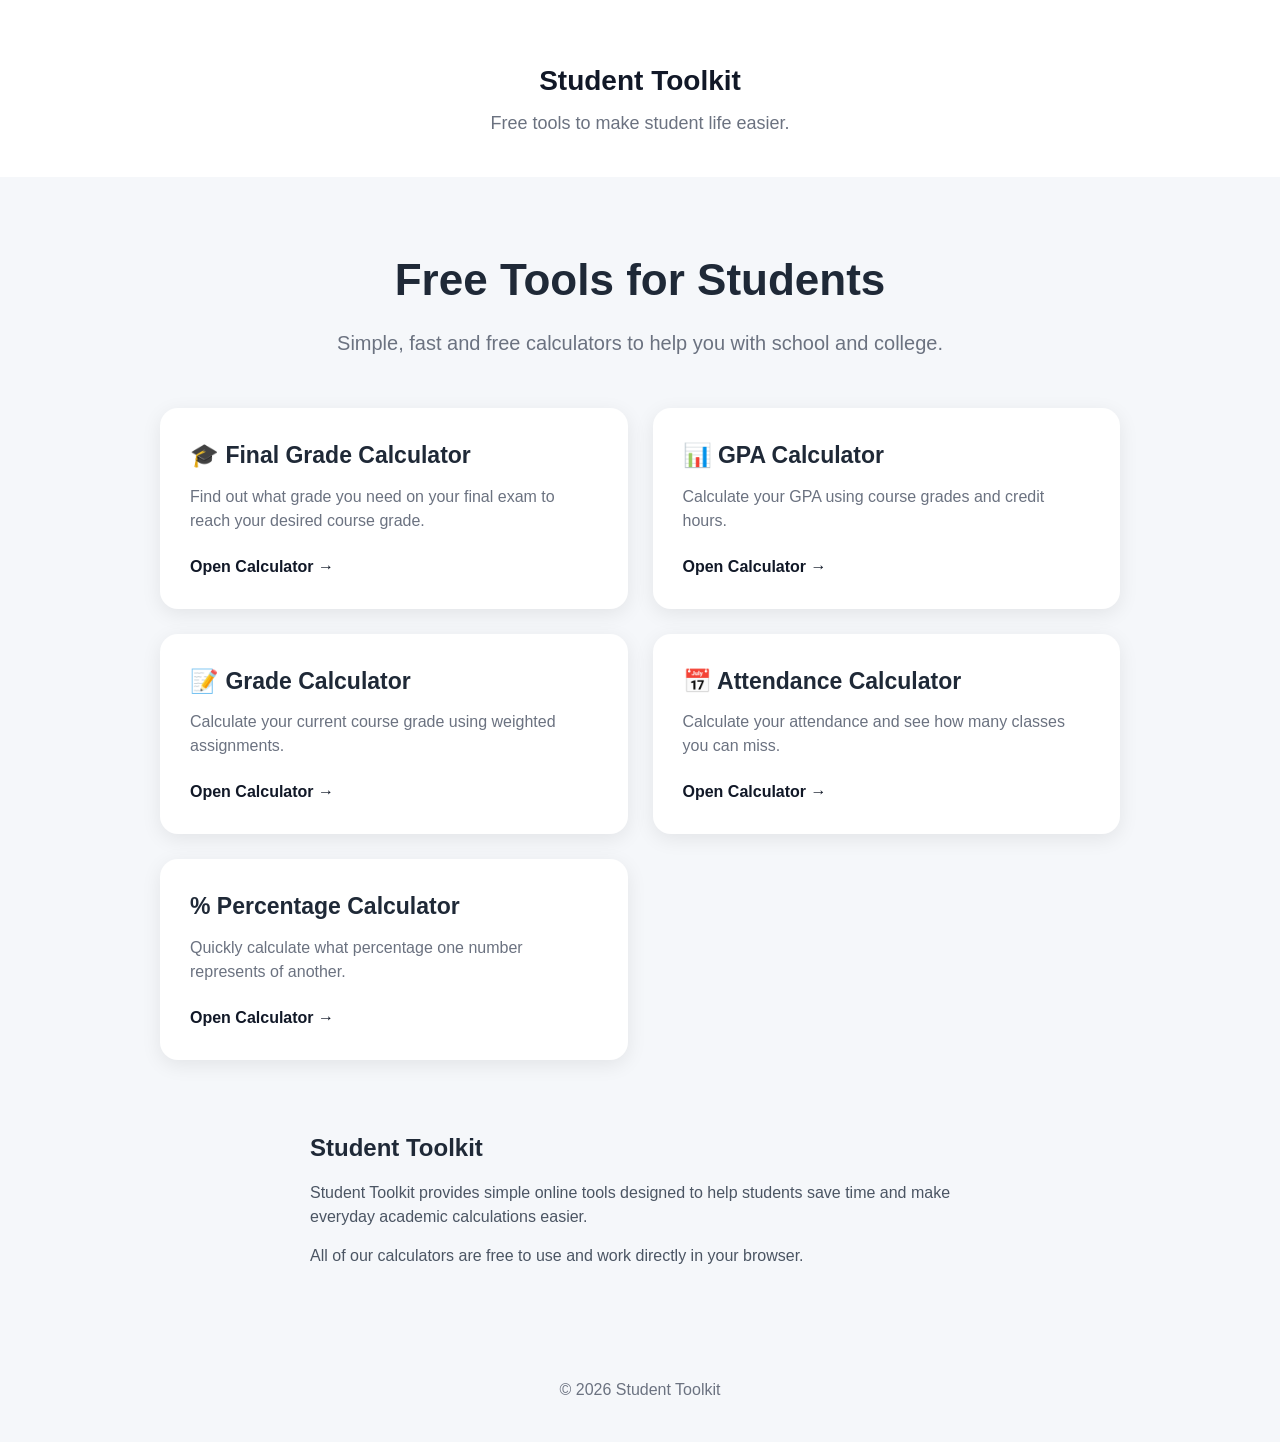
==== index.html @ 12ad1e9c "Initial website" ====
<!DOCTYPE html>
<html lang="en">

<head>

    <meta charset="UTF-8">

    <meta name="viewport" content="width=device-width, initial-scale=1.0">

    <title>Student Toolkit - Free Student Calculators</title>

    <meta name="description"
        content="Free online calculators and tools for students. Calculate grades, GPA, attendance, percentages and more.">

    <link rel="stylesheet" href="style.css">

</head>


<body>


<header>

    <div class="header-content">

        <a href="index.html" class="logo">
            Student Toolkit
        </a>

        <p>
            Free tools to make student life easier.
        </p>

    </div>

</header>



<main>


    <section class="hero">

        <h1>
            Free Tools for Students
        </h1>

        <p>
            Simple, fast and free calculators to help
            you with school and college.
        </p>

    </section>



    <section class="tools-grid">


        <div class="tool-card">

            <h2>🎓 Final Grade Calculator</h2>

            <p>
                Find out what grade you need on your final exam
                to reach your desired course grade.
            </p>

            <a href="final-grade-calculator.html">
                Open Calculator →
            </a>

        </div>



        <div class="tool-card">

            <h2>📊 GPA Calculator</h2>

            <p>
                Calculate your GPA using course grades
                and credit hours.
            </p>

            <a href="gpa-calculator.html">
                Open Calculator →
            </a>

        </div>



        <div class="tool-card">

            <h2>📝 Grade Calculator</h2>

            <p>
                Calculate your current course grade
                using weighted assignments.
            </p>

            <a href="grade-calculator.html">
                Open Calculator →
            </a>

        </div>



        <div class="tool-card">

            <h2>📅 Attendance Calculator</h2>

            <p>
                Calculate your attendance and see
                how many classes you can miss.
            </p>

            <a href="attendance-calculator.html">
                Open Calculator →
            </a>

        </div>



        <div class="tool-card">

            <h2>% Percentage Calculator</h2>

            <p>
                Quickly calculate what percentage
                one number represents of another.
            </p>

            <a href="percentage-calculator.html">
                Open Calculator →
            </a>

        </div>


    </section>



    <section class="about-section">

        <h2>Student Toolkit</h2>

        <p>
            Student Toolkit provides simple online tools designed
            to help students save time and make everyday academic
            calculations easier.
        </p>

        <p>
            All of our calculators are free to use and work directly
            in your browser.
        </p>

    </section>


</main>



<footer>

    <p>
        © 2026 Student Toolkit
    </p>

</footer>


</body>

</html>
---- style.css ----
* {
    box-sizing: border-box;
    margin: 0;
    padding: 0;
}


body {
    font-family: Arial, sans-serif;
    background: #f5f7fa;
    color: #1f2937;
    line-height: 1.5;
}


/* HEADER */

header {
    text-align: center;
    padding: 60px 20px 40px;
    background: white;
}


header h1 {
    font-size: 42px;
    margin-bottom: 10px;
}


header p {
    font-size: 18px;
    color: #6b7280;
}



/* CALCULATOR SECTIONS */

.calculator-section {
    max-width: 700px;
    margin: 40px auto;
    padding: 0 20px;
}


.calculator-card {
    background: white;
    padding: 35px;
    border-radius: 18px;
    box-shadow: 0 5px 20px rgba(0, 0, 0, 0.08);
}


.calculator-card h2 {
    font-size: 28px;
    margin-bottom: 10px;
}


.calculator-description {
    color: #6b7280;
    margin-bottom: 30px;
}



/* INPUTS */

.input-group {
    margin-bottom: 20px;
}


.input-group label {
    display: block;
    font-weight: bold;
    margin-bottom: 8px;
}


.input-group input {
    width: 100%;
    padding: 13px;
    border: 1px solid #d1d5db;
    border-radius: 8px;
    font-size: 16px;
}


.input-group input:focus {
    outline: none;
    border-color: #111827;
}



/* BUTTONS */

.primary-button,
.secondary-button {
    width: 100%;
    border: none;
    padding: 14px;
    border-radius: 8px;
    font-size: 16px;
    cursor: pointer;
    margin-top: 5px;
}


.primary-button {
    background: #111827;
    color: white;
    font-weight: bold;
}


.primary-button:hover {
    opacity: 0.85;
}


.secondary-button {
    background: #e5e7eb;
    color: #374151;
    margin-top: 10px;
}


.secondary-button:hover {
    background: #d1d5db;
}



/* RESULT */

.result {
    margin-top: 25px;
    padding: 20px;
    background: #f3f4f6;
    border-radius: 10px;
    text-align: center;
}


.result strong {
    font-size: 24px;
}



/* FOOTER */

footer {
    text-align: center;
    padding: 40px 20px;
    color: #6b7280;
}



/* MOBILE */

@media (max-width: 700px) {

    header {
        padding: 45px 20px 30px;
    }


    header h1 {
        font-size: 34px;
    }


    .calculator-card {
        padding: 25px;
    }

}
/* ==========================================
   HEADER CONTENT
========================================== */

.header-content {
    max-width: 1100px;
    margin: 0 auto;
}


.logo {
    display: block;
    color: #111827;
    text-decoration: none;
    font-size: 28px;
    font-weight: bold;
    margin-bottom: 8px;
}



/* ==========================================
   INFORMATION SECTION
========================================== */

.information-section {
    max-width: 700px;
    margin: 50px auto;
    padding: 0 20px;
}


.information-section h2 {
    margin-top: 35px;
    margin-bottom: 15px;
    font-size: 24px;
}


.information-section h2:first-child {
    margin-top: 0;
}


.information-section p {
    color: #4b5563;
    margin-bottom: 18px;
}



/* ==========================================
   BACK HOME
========================================== */

.back-home {
    text-align: center;
    margin: 40px 20px;
}


.back-home a {
    color: #111827;
    font-weight: bold;
    text-decoration: none;
}


.back-home a:hover {
    text-decoration: underline;
}
/* ==========================================
   HOME PAGE
========================================== */

.hero {
    text-align: center;
    max-width: 800px;
    margin: 70px auto 50px;
    padding: 0 20px;
}


.hero h1 {
    font-size: 44px;
    margin-bottom: 15px;
}


.hero p {
    font-size: 20px;
    color: #6b7280;
}



/* TOOLS GRID */

.tools-grid {
    max-width: 1000px;
    margin: 0 auto;
    padding: 0 20px;

    display: grid;

    grid-template-columns:
        repeat(2, 1fr);

    gap: 25px;
}


.tool-card {
    background: white;
    padding: 30px;

    border-radius: 18px;

    box-shadow:
        0 5px 20px rgba(0, 0, 0, 0.08);
}


.tool-card h2 {
    font-size: 23px;
    margin-bottom: 12px;
}


.tool-card p {
    color: #6b7280;
    margin-bottom: 22px;
}


.tool-card a {
    color: #111827;
    font-weight: bold;
    text-decoration: none;
}


.tool-card a:hover {
    text-decoration: underline;
}



/* ABOUT */

.about-section {
    max-width: 700px;
    margin: 70px auto;
    padding: 0 20px;
}


.about-section h2 {
    margin-bottom: 15px;
}


.about-section p {
    color: #4b5563;
    margin-bottom: 15px;
}



/* MOBILE HOME */

@media (max-width: 700px) {

    .hero {
        margin-top: 50px;
    }


    .hero h1 {
        font-size: 34px;
    }


    .hero p {
        font-size: 18px;
    }


    .tools-grid {
        grid-template-columns: 1fr;
    }

}
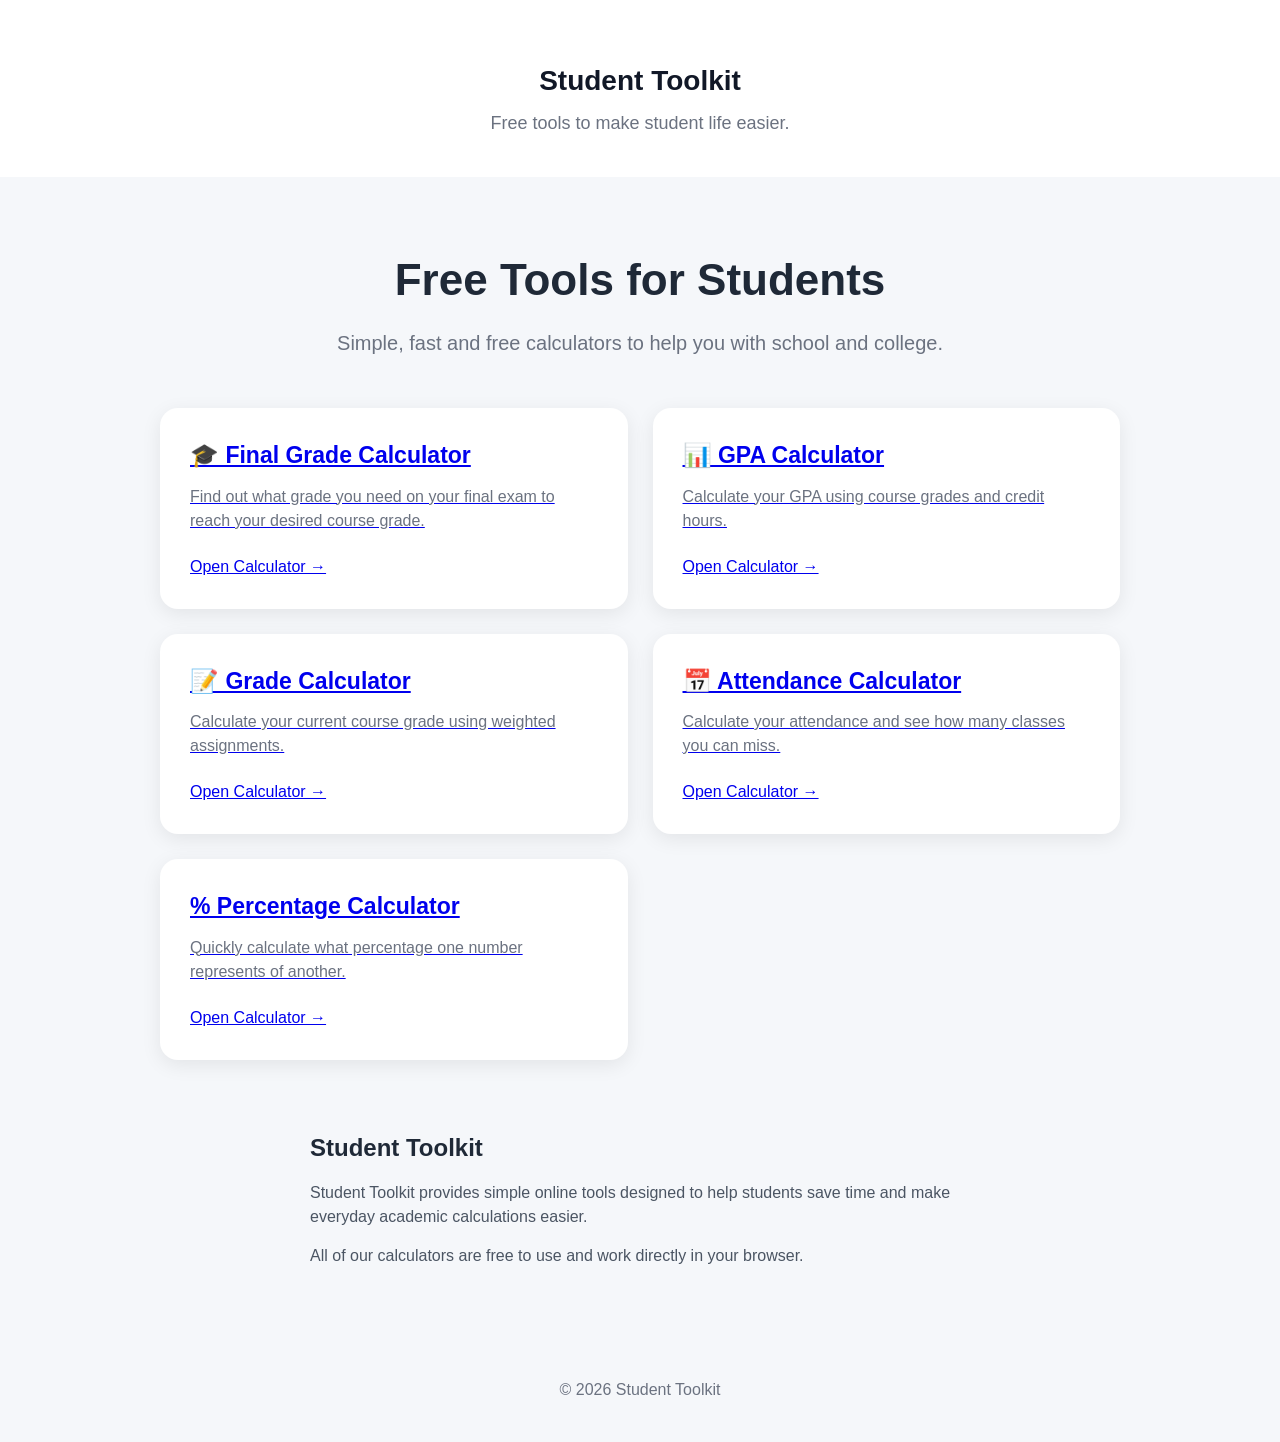
==== commit d7562612: "Update index.html" ====
--- a/index.html
+++ b/index.html
@@ -59,7 +59,7 @@
     <section class="tools-grid">
 
 
-        <div class="tool-card">
+        <a href="final-grade-calculator.html" class="tool-card">
 
             <h2>🎓 Final Grade Calculator</h2>
 
@@ -68,15 +68,15 @@
                 to reach your desired course grade.
             </p>
 
-            <a href="final-grade-calculator.html">
+            <span class="tool-card-button">
                 Open Calculator →
-            </a>
+            </span>
 
-        </div>
+        </a>
 
 
 
-        <div class="tool-card">
+        <a href="gpa-calculator.html" class="tool-card">
 
             <h2>📊 GPA Calculator</h2>
 
@@ -85,15 +85,15 @@
                 and credit hours.
             </p>
 
-            <a href="gpa-calculator.html">
+            <span class="tool-card-button">
                 Open Calculator →
-            </a>
+            </span>
 
-        </div>
+        </a>
 
 
 
-        <div class="tool-card">
+        <a href="grade-calculator.html" class="tool-card">
 
             <h2>📝 Grade Calculator</h2>
 
@@ -102,15 +102,15 @@
                 using weighted assignments.
             </p>
 
-            <a href="grade-calculator.html">
+            <span class="tool-card-button">
                 Open Calculator →
-            </a>
+            </span>
 
-        </div>
+        </a>
 
 
 
-        <div class="tool-card">
+        <a href="attendance-calculator.html" class="tool-card">
 
             <h2>📅 Attendance Calculator</h2>
 
@@ -119,15 +119,15 @@
                 how many classes you can miss.
             </p>
 
-            <a href="attendance-calculator.html">
+            <span class="tool-card-button">
                 Open Calculator →
-            </a>
+            </span>
 
-        </div>
+        </a>
 
 
 
-        <div class="tool-card">
+        <a href="percentage-calculator.html" class="tool-card">
 
             <h2>% Percentage Calculator</h2>
 
@@ -136,11 +136,11 @@
                 one number represents of another.
             </p>
 
-            <a href="percentage-calculator.html">
+            <span class="tool-card-button">
                 Open Calculator →
-            </a>
+            </span>
 
-        </div>
+        </a>
 
 
     </section>
@@ -180,4 +180,4 @@
 
 </body>
 
-</html>+</html>
--- a/style.css
+++ b/style.css
@@ -372,4 +372,817 @@
         grid-template-columns: 1fr;
     }
 
-}+}
+/* ==========================================
+   FINAL GRADE CALCULATOR
+========================================== */
+
+.calculator-hero {
+    text-align: center;
+    max-width: 850px;
+    margin: 55px auto 35px;
+    padding: 0 20px;
+}
+
+
+.hero-badge {
+    display: inline-block;
+
+    padding: 8px 15px;
+
+    border-radius: 30px;
+
+    background: #eef2ff;
+
+    color: #4338ca;
+
+    font-weight: 700;
+
+    font-size: 14px;
+
+    margin-bottom: 15px;
+}
+
+
+.calculator-hero h1 {
+    font-size: 46px;
+
+    margin-bottom: 15px;
+}
+
+
+.hero-subtitle {
+    max-width: 650px;
+
+    margin: auto;
+
+    font-size: 20px;
+
+    line-height: 1.6;
+
+    color: #6b7280;
+}
+
+
+
+/* CALCULATOR */
+
+.calculator-section {
+    max-width: 760px;
+
+    margin: 0 auto;
+
+    padding: 20px;
+}
+
+
+.calculator-card {
+    background: white;
+
+    border-radius: 24px;
+
+    padding: 40px;
+
+    box-shadow:
+        0 12px 35px rgba(0, 0, 0, 0.08);
+}
+
+
+.calculator-intro {
+    margin-bottom: 30px;
+}
+
+
+.calculator-intro h2 {
+    font-size: 26px;
+
+    margin-bottom: 10px;
+}
+
+
+.calculator-intro p {
+    color: #6b7280;
+
+    line-height: 1.6;
+}
+
+
+
+/* INPUTS */
+
+.input-group {
+    margin-bottom: 24px;
+}
+
+
+.input-group label {
+    display: block;
+
+    font-weight: 700;
+
+    margin-bottom: 8px;
+}
+
+
+.input-group small {
+    display: block;
+
+    margin-top: 7px;
+
+    color: #6b7280;
+}
+
+
+.input-wrapper {
+    position: relative;
+}
+
+
+.input-wrapper input {
+    width: 100%;
+
+    box-sizing: border-box;
+
+    padding: 15px 45px 15px 15px;
+
+    border: 2px solid #e5e7eb;
+
+    border-radius: 12px;
+
+    font-size: 18px;
+
+    outline: none;
+
+    transition: 0.2s;
+}
+
+
+.input-wrapper input:focus {
+    border-color: #6366f1;
+
+    box-shadow:
+        0 0 0 4px rgba(99, 102, 241, 0.1);
+}
+
+
+.input-wrapper span {
+    position: absolute;
+
+    right: 16px;
+
+    top: 50%;
+
+    transform: translateY(-50%);
+
+    color: #6b7280;
+
+    font-weight: 700;
+}
+
+
+
+/* QUICK TARGETS */
+
+.quick-targets {
+    display: flex;
+
+    align-items: center;
+
+    flex-wrap: wrap;
+
+    gap: 9px;
+
+    margin-bottom: 25px;
+}
+
+
+.quick-targets p {
+    margin: 0;
+
+    font-weight: 700;
+}
+
+
+.quick-targets button {
+    border: none;
+
+    background: #f3f4f6;
+
+    padding: 9px 13px;
+
+    border-radius: 20px;
+
+    cursor: pointer;
+
+    font-weight: 600;
+
+    transition: 0.2s;
+}
+
+
+.quick-targets button:hover {
+    background: #e0e7ff;
+}
+
+
+
+/* BUTTONS */
+
+.primary-button,
+.secondary-button {
+    width: 100%;
+
+    border: none;
+
+    border-radius: 12px;
+
+    padding: 15px;
+
+    font-size: 17px;
+
+    font-weight: 700;
+
+    cursor: pointer;
+}
+
+
+.primary-button {
+    background: #4f46e5;
+
+    color: white;
+
+    margin-bottom: 10px;
+}
+
+
+.primary-button:hover {
+    background: #4338ca;
+}
+
+
+.secondary-button {
+    background: #f3f4f6;
+
+    color: #374151;
+}
+
+
+.secondary-button:hover {
+    background: #e5e7eb;
+}
+
+
+
+/* RESULT */
+
+.final-result {
+    margin-top: 25px;
+
+    min-height: 150px;
+
+    display: flex;
+
+    align-items: center;
+
+    justify-content: center;
+}
+
+
+.result-placeholder {
+    text-align: center;
+
+    color: #6b7280;
+}
+
+
+.result-icon {
+    display: block;
+
+    font-size: 35px;
+
+    margin-bottom: 10px;
+}
+
+
+.success-result,
+.warning-result,
+.error-result {
+    width: 100%;
+
+    box-sizing: border-box;
+
+    padding: 25px;
+
+    border-radius: 18px;
+
+    text-align: center;
+}
+
+
+.success-result {
+    background: #ecfdf5;
+
+    border: 2px solid #a7f3d0;
+
+    color: #065f46;
+}
+
+
+.warning-result {
+    background: #fffbeb;
+
+    border: 2px solid #fde68a;
+
+    color: #92400e;
+}
+
+
+.error-result {
+    background: #fef2f2;
+
+    border: 2px solid #fecaca;
+
+    color: #991b1b;
+}
+
+
+.result-small-title {
+    display: block;
+
+    font-size: 15px;
+
+    font-weight: 700;
+
+    margin-bottom: 5px;
+}
+
+
+.big-result {
+    display: block;
+
+    font-size: 54px;
+
+    font-weight: 900;
+
+    margin: 5px 0 10px;
+}
+
+
+.success-result p,
+.warning-result p {
+    line-height: 1.6;
+
+    margin: 0;
+}
+
+
+
+/* CONTENT CARDS */
+
+.content-card {
+    max-width: 760px;
+
+    margin: 25px auto;
+
+    padding: 35px 40px;
+
+    background: white;
+
+    border-radius: 20px;
+
+    box-shadow:
+        0 5px 20px rgba(0, 0, 0, 0.06);
+}
+
+
+.content-card h2 {
+    font-size: 26px;
+
+    margin-bottom: 15px;
+}
+
+
+.content-card h3 {
+    margin-top: 28px;
+
+    margin-bottom: 8px;
+}
+
+
+.content-card p {
+    color: #4b5563;
+
+    line-height: 1.7;
+}
+
+
+
+/* FORMULA */
+
+.formula-box {
+    margin: 25px 0;
+
+    padding: 25px;
+
+    background: #f5f3ff;
+
+    border-radius: 15px;
+
+    text-align: center;
+}
+
+
+.formula-box strong {
+    display: block;
+
+    margin-bottom: 12px;
+
+    color: #4338ca;
+}
+
+
+.formula-box p {
+    font-size: 18px;
+
+    font-weight: 700;
+
+    color: #312e81;
+}
+
+
+
+/* EXAMPLE */
+
+.example-box {
+    padding: 20px;
+
+    margin: 20px 0;
+
+    background: #f9fafb;
+
+    border-left: 5px solid #6366f1;
+
+    border-radius: 8px;
+}
+
+
+.example-box p {
+    margin: 7px 0;
+
+    font-family: monospace;
+}
+
+
+
+/* SIMPLE RESULT */
+
+.simple-result {
+    display: flex;
+
+    flex-direction: column;
+
+    gap: 5px;
+
+    padding: 20px;
+
+    background: #f9fafb;
+
+    border-radius: 14px;
+
+    margin: 15px 0 25px;
+}
+
+
+.simple-result strong {
+    font-size: 30px;
+
+    color: #4338ca;
+}
+
+
+
+/* TABLES */
+
+.scenario-table-wrapper,
+.grade-scale-wrapper {
+    overflow-x: auto;
+
+    margin-top: 20px;
+}
+
+
+.scenario-table,
+.grade-scale {
+    width: 100%;
+
+    border-collapse: collapse;
+}
+
+
+.scenario-table th,
+.scenario-table td,
+.grade-scale th,
+.grade-scale td {
+    padding: 13px;
+
+    text-align: left;
+
+    border-bottom: 1px solid #e5e7eb;
+}
+
+
+.scenario-table th,
+.grade-scale th {
+    background: #f9fafb;
+
+    font-weight: 700;
+}
+
+
+.scenario-table tr:hover {
+    background: #f9fafb;
+}
+
+
+
+/* FAQ */
+
+.faq-item {
+    padding: 20px 0;
+
+    border-bottom: 1px solid #e5e7eb;
+}
+
+
+.faq-item:last-child {
+    border-bottom: none;
+}
+
+
+.faq-item h3 {
+    margin-top: 0;
+}
+
+
+
+/* FEEDBACK */
+
+.feedback-card {
+    max-width: 760px;
+
+    margin: 35px auto;
+
+    padding: 30px 35px;
+
+    background: #eef2ff;
+
+    border-radius: 20px;
+
+    display: flex;
+
+    align-items: center;
+
+    justify-content: space-between;
+
+    gap: 25px;
+}
+
+
+.feedback-icon {
+    font-size: 30px;
+}
+
+
+.feedback-card h2 {
+    margin: 8px 0;
+}
+
+
+.feedback-card p {
+    color: #4b5563;
+
+    margin: 0;
+}
+
+
+.feedback-button {
+    flex-shrink: 0;
+
+    border: none;
+
+    background: #4f46e5;
+
+    color: white;
+
+    padding: 13px 18px;
+
+    border-radius: 10px;
+
+    font-weight: 700;
+
+    cursor: pointer;
+}
+
+
+.feedback-button:hover {
+    background: #4338ca;
+}
+
+
+
+/* OTHER TOOLS */
+
+.other-tools {
+    max-width: 760px;
+
+    margin: 50px auto;
+
+    padding: 0 20px;
+}
+
+
+.other-tools h2 {
+    text-align: center;
+
+    margin-bottom: 25px;
+}
+
+
+.other-tools-grid {
+    display: grid;
+
+    grid-template-columns:
+        repeat(2, 1fr);
+
+    gap: 15px;
+}
+
+
+.other-tools-grid a {
+    padding: 18px;
+
+    background: white;
+
+    border-radius: 14px;
+
+    text-decoration: none;
+
+    color: #111827;
+
+    font-weight: 700;
+
+    box-shadow:
+        0 4px 15px rgba(0, 0, 0, 0.06);
+
+    transition: 0.2s;
+}
+
+
+.other-tools-grid a:hover {
+    transform: translateY(-2px);
+}
+
+
+
+/* HIDDEN */
+
+.hidden {
+    display: none;
+}
+
+
+
+/* MOBILE */
+
+@media (max-width: 700px) {
+
+    .calculator-hero h1 {
+        font-size: 36px;
+    }
+
+
+    .hero-subtitle {
+        font-size: 18px;
+    }
+
+
+    .calculator-card {
+        padding: 25px 20px;
+
+        border-radius: 18px;
+    }
+
+
+    .content-card {
+        margin: 20px;
+
+        padding: 25px 20px;
+    }
+
+
+    .feedback-card {
+        margin: 25px 20px;
+
+        padding: 25px 20px;
+
+        flex-direction: column;
+
+        align-items: flex-start;
+    }
+
+
+    .feedback-button {
+        width: 100%;
+    }
+
+
+    .other-tools-grid {
+        grid-template-columns: 1fr;
+    }
+
+
+    .big-result {
+        font-size: 43px;
+    }
+
+}
+/* ==========================================
+   FEEDBACK FORM
+========================================== */
+
+.feedback-card {
+    align-items: flex-start;
+}
+
+
+.feedback-form {
+    width: 100%;
+    max-width: 430px;
+}
+
+
+.feedback-form label {
+    display: block;
+
+    font-weight: 700;
+
+    margin-bottom: 8px;
+}
+
+
+.feedback-form textarea {
+    width: 100%;
+
+    min-height: 130px;
+
+    box-sizing: border-box;
+
+    resize: vertical;
+
+    padding: 14px;
+
+    border: 2px solid #d1d5db;
+
+    border-radius: 12px;
+
+    font-family: inherit;
+
+    font-size: 15px;
+
+    line-height: 1.5;
+
+    outline: none;
+
+    margin-bottom: 12px;
+}
+
+
+.feedback-form textarea:focus {
+    border-color: #6366f1;
+
+    box-shadow:
+        0 0 0 4px rgba(99, 102, 241, 0.1);
+}
+
+
+.feedback-form .feedback-button {
+    width: 100%;
+}
+
+
+.feedback-status {
+    margin: 10px 0 0;
+
+    font-size: 14px;
+
+    font-weight: 600;
+}
+
+
+@media (max-width: 700px) {
+
+    .feedback-form {
+        max-width: none;
+    }
+
+}
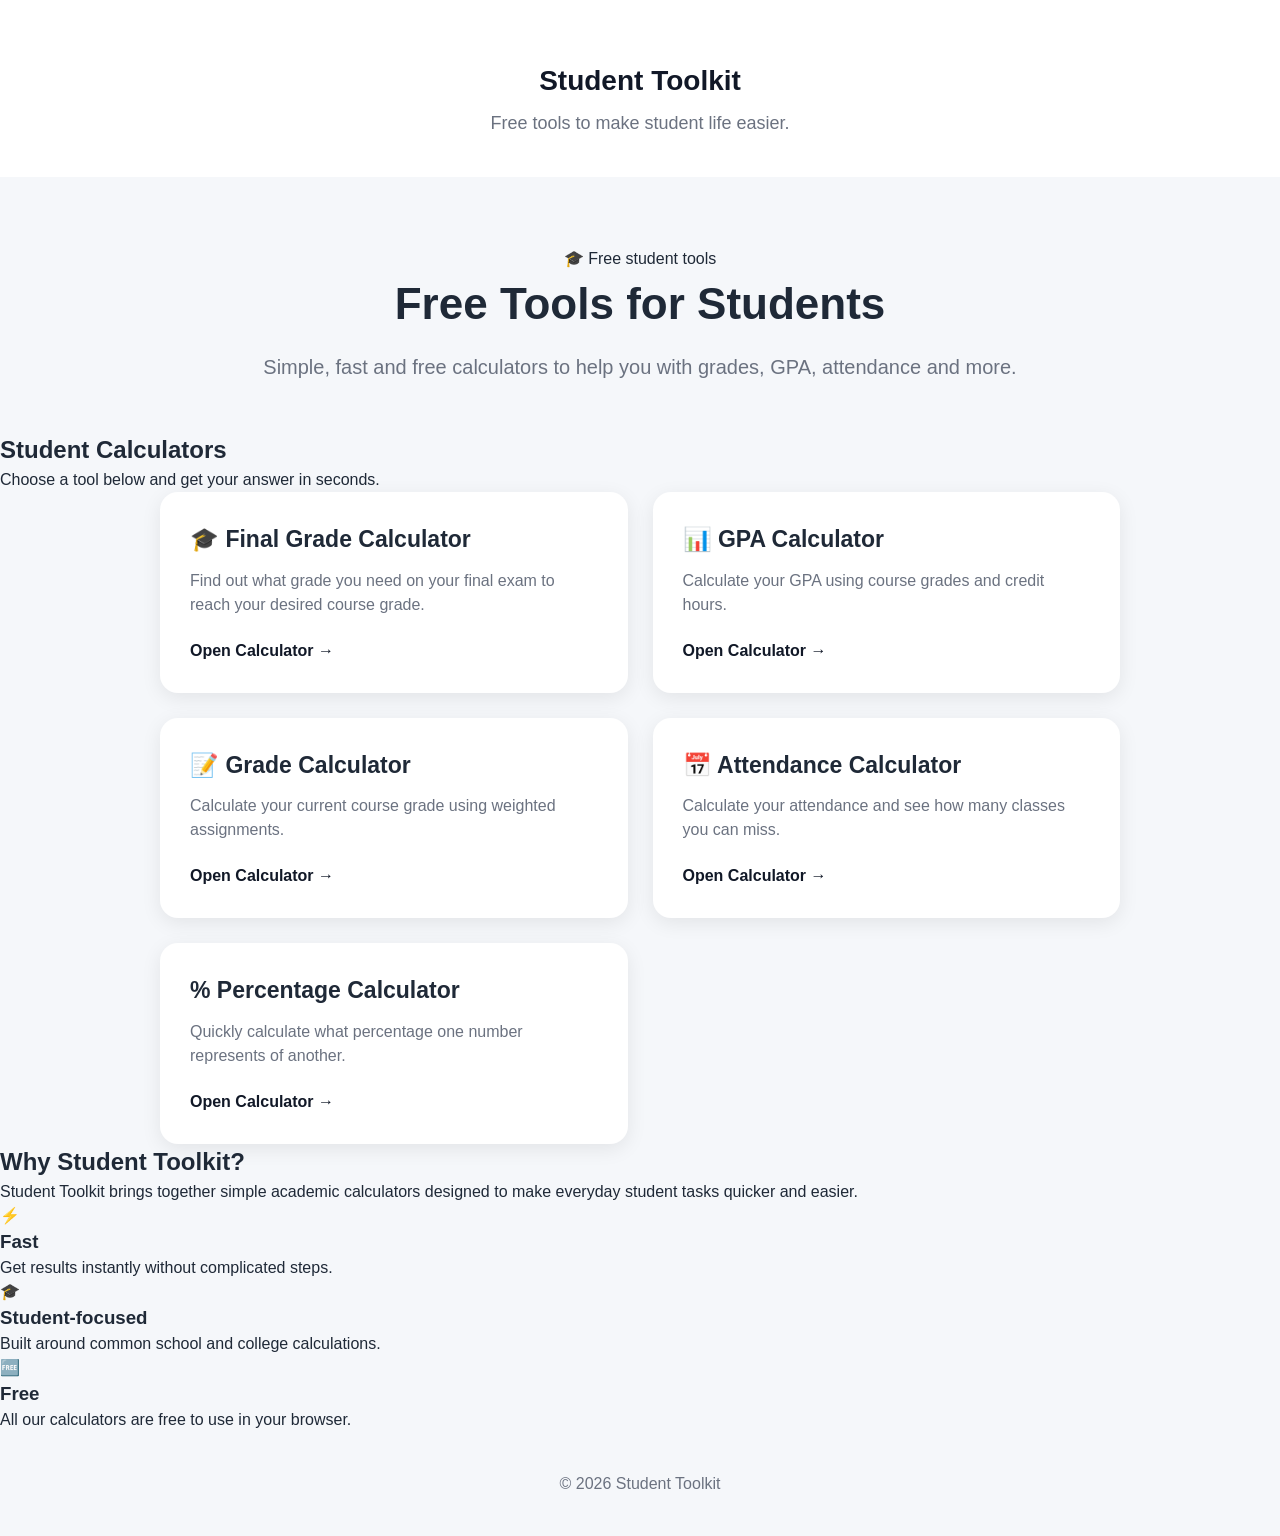
==== commit b602ee31: "Update index.html" ====
--- a/index.html
+++ b/index.html
@@ -41,126 +41,203 @@
 <main>
 
 
+    <!-- HERO -->
+
     <section class="hero">
+
+        <span class="home-badge">
+            🎓 Free student tools
+        </span>
 
         <h1>
             Free Tools for Students
         </h1>
 
         <p>
-            Simple, fast and free calculators to help
-            you with school and college.
+            Simple, fast and free calculators to help you
+            with grades, GPA, attendance and more.
         </p>
 
     </section>
 
 
 
-    <section class="tools-grid">
-
-
-        <a href="final-grade-calculator.html" class="tool-card">
-
-            <h2>🎓 Final Grade Calculator</h2>
+    <!-- TOOLS -->
+
+    <section class="tools-section">
+
+        <div class="section-heading">
+
+            <h2>
+                Student Calculators
+            </h2>
 
             <p>
-                Find out what grade you need on your final exam
-                to reach your desired course grade.
+                Choose a tool below and get your answer in seconds.
             </p>
 
-            <span class="tool-card-button">
-                Open Calculator →
-            </span>
-
-        </a>
-
-
-
-        <a href="gpa-calculator.html" class="tool-card">
-
-            <h2>📊 GPA Calculator</h2>
+        </div>
+
+
+        <div class="tools-grid">
+
+
+            <a href="final-grade-calculator.html" class="tool-card">
+
+                <h2>🎓 Final Grade Calculator</h2>
+
+                <p>
+                    Find out what grade you need on your final exam
+                    to reach your desired course grade.
+                </p>
+
+                <span class="tool-card-button">
+                    Open Calculator →
+                </span>
+
+            </a>
+
+
+
+            <a href="gpa-calculator.html" class="tool-card">
+
+                <h2>📊 GPA Calculator</h2>
+
+                <p>
+                    Calculate your GPA using course grades
+                    and credit hours.
+                </p>
+
+                <span class="tool-card-button">
+                    Open Calculator →
+                </span>
+
+            </a>
+
+
+
+            <a href="grade-calculator.html" class="tool-card">
+
+                <h2>📝 Grade Calculator</h2>
+
+                <p>
+                    Calculate your current course grade
+                    using weighted assignments.
+                </p>
+
+                <span class="tool-card-button">
+                    Open Calculator →
+                </span>
+
+            </a>
+
+
+
+            <a href="attendance-calculator.html" class="tool-card">
+
+                <h2>📅 Attendance Calculator</h2>
+
+                <p>
+                    Calculate your attendance and see
+                    how many classes you can miss.
+                </p>
+
+                <span class="tool-card-button">
+                    Open Calculator →
+                </span>
+
+            </a>
+
+
+
+            <a href="percentage-calculator.html" class="tool-card">
+
+                <h2>% Percentage Calculator</h2>
+
+                <p>
+                    Quickly calculate what percentage
+                    one number represents of another.
+                </p>
+
+                <span class="tool-card-button">
+                    Open Calculator →
+                </span>
+
+            </a>
+
+
+        </div>
+
+    </section>
+
+
+
+    <!-- WHY STUDENT TOOLKIT -->
+
+    <section class="home-information">
+
+        <div class="home-information-card">
+
+            <h2>
+                Why Student Toolkit?
+            </h2>
 
             <p>
-                Calculate your GPA using course grades
-                and credit hours.
+                Student Toolkit brings together simple academic
+                calculators designed to make everyday student tasks
+                quicker and easier.
             </p>
 
-            <span class="tool-card-button">
-                Open Calculator →
-            </span>
-
-        </a>
-
-
-
-        <a href="grade-calculator.html" class="tool-card">
-
-            <h2>📝 Grade Calculator</h2>
-
-            <p>
-                Calculate your current course grade
-                using weighted assignments.
-            </p>
-
-            <span class="tool-card-button">
-                Open Calculator →
-            </span>
-
-        </a>
-
-
-
-        <a href="attendance-calculator.html" class="tool-card">
-
-            <h2>📅 Attendance Calculator</h2>
-
-            <p>
-                Calculate your attendance and see
-                how many classes you can miss.
-            </p>
-
-            <span class="tool-card-button">
-                Open Calculator →
-            </span>
-
-        </a>
-
-
-
-        <a href="percentage-calculator.html" class="tool-card">
-
-            <h2>% Percentage Calculator</h2>
-
-            <p>
-                Quickly calculate what percentage
-                one number represents of another.
-            </p>
-
-            <span class="tool-card-button">
-                Open Calculator →
-            </span>
-
-        </a>
-
-
-    </section>
-
-
-
-    <section class="about-section">
-
-        <h2>Student Toolkit</h2>
-
-        <p>
-            Student Toolkit provides simple online tools designed
-            to help students save time and make everyday academic
-            calculations easier.
-        </p>
-
-        <p>
-            All of our calculators are free to use and work directly
-            in your browser.
-        </p>
+
+            <div class="home-features">
+
+                <div class="home-feature">
+
+                    <span class="home-feature-icon">⚡</span>
+
+                    <h3>
+                        Fast
+                    </h3>
+
+                    <p>
+                        Get results instantly without complicated steps.
+                    </p>
+
+                </div>
+
+
+                <div class="home-feature">
+
+                    <span class="home-feature-icon">🎓</span>
+
+                    <h3>
+                        Student-focused
+                    </h3>
+
+                    <p>
+                        Built around common school and college calculations.
+                    </p>
+
+                </div>
+
+
+                <div class="home-feature">
+
+                    <span class="home-feature-icon">🆓</span>
+
+                    <h3>
+                        Free
+                    </h3>
+
+                    <p>
+                        All our calculators are free to use in your browser.
+                    </p>
+
+                </div>
+
+            </div>
+
+        </div>
 
     </section>
 
--- a/style.css
+++ b/style.css
@@ -276,7 +276,9 @@
 
 
 
-/* TOOLS GRID */
+/* ==========================================
+   TOOLS GRID
+========================================== */
 
 .tools-grid {
     max-width: 1000px;
@@ -293,36 +295,61 @@
 
 
 .tool-card {
+    display: block;
+
     background: white;
+
     padding: 30px;
 
     border-radius: 18px;
 
     box-shadow:
         0 5px 20px rgba(0, 0, 0, 0.08);
+
+    text-decoration: none;
+
+    color: #1f2937;
+
+    transition:
+        transform 0.2s ease,
+        box-shadow 0.2s ease;
+}
+
+
+.tool-card:hover {
+    transform: translateY(-4px);
+
+    box-shadow:
+        0 10px 28px rgba(0, 0, 0, 0.12);
 }
 
 
 .tool-card h2 {
     font-size: 23px;
+
     margin-bottom: 12px;
+
+    color: #1f2937;
 }
 
 
 .tool-card p {
     color: #6b7280;
+
     margin-bottom: 22px;
 }
 
 
-.tool-card a {
+.tool-card-button {
+    display: inline-block;
+
     color: #111827;
+
     font-weight: bold;
-    text-decoration: none;
-}
-
-
-.tool-card a:hover {
+}
+
+
+.tool-card:hover .tool-card-button {
     text-decoration: underline;
 }
 
